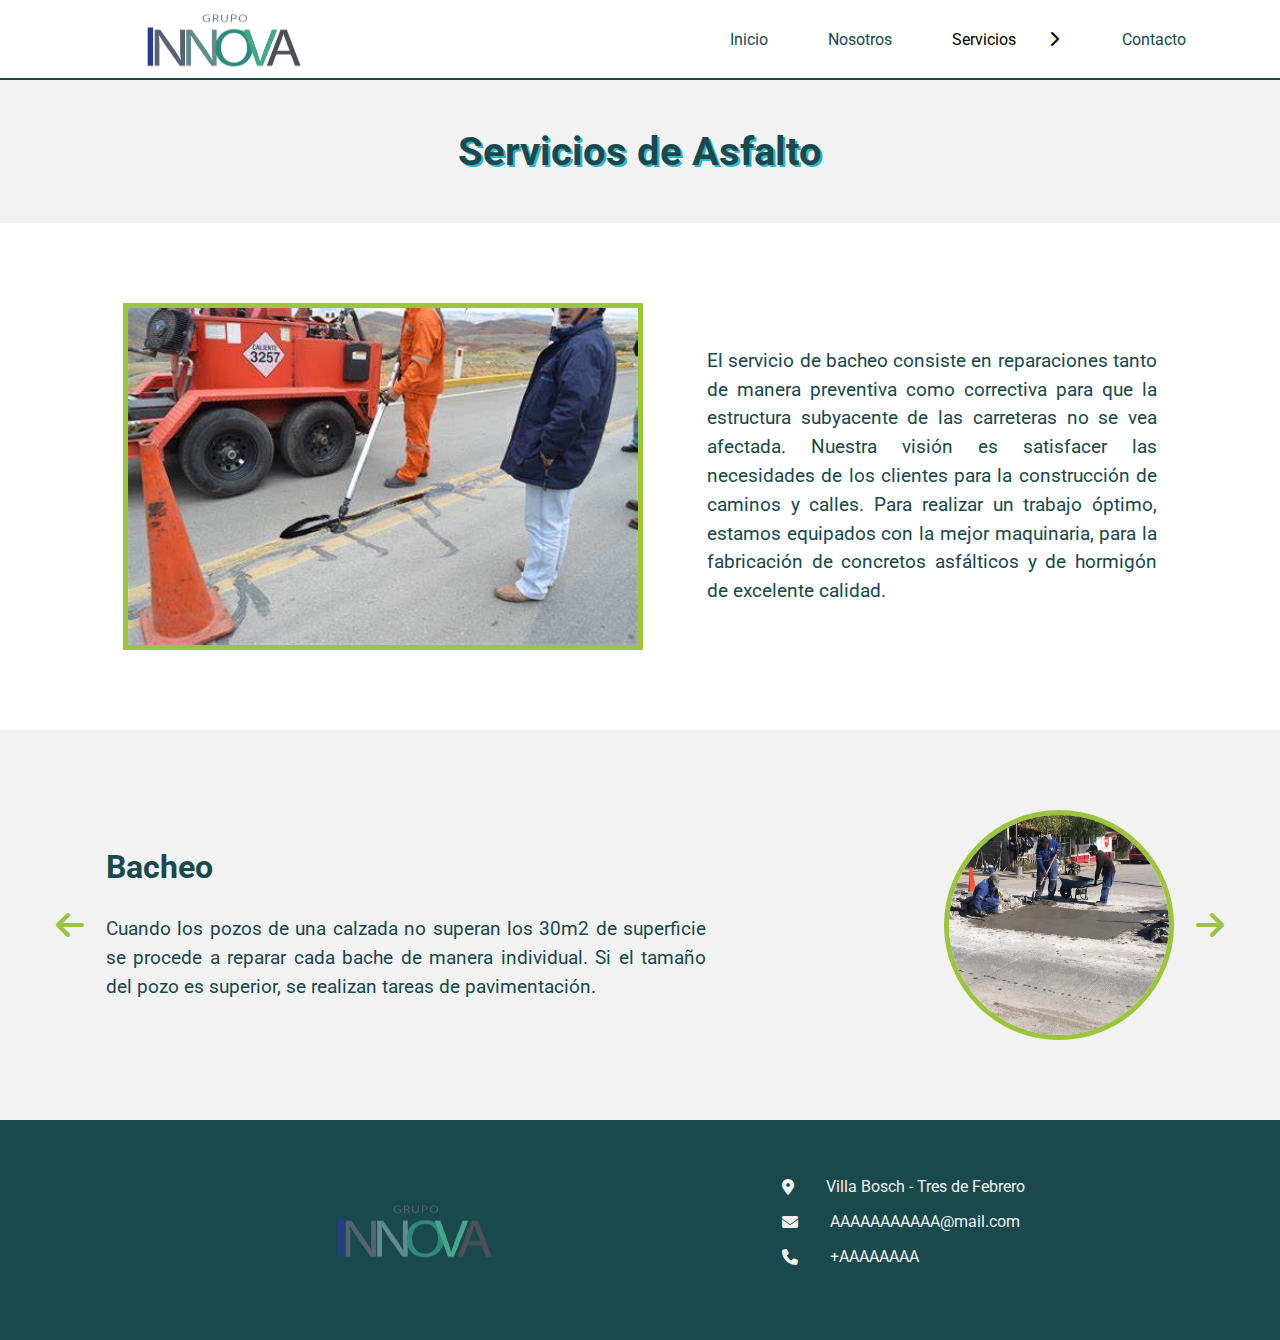
==== asfalto.html @ b841b463 "modifico imágenes" ====
<!DOCTYPE html>
<html lang="en">
<head>
	<meta charset="UTF-8">
	<meta http-equiv="X-UA-Compatible" content="IE=edge">
	<meta name="viewport" content="width=device-width, initial-scale=1.0">
	<title>Innova - Asfalto</title>

	<link href="./css/style.css" rel="stylesheet" type="text/css">
    <!-- Fontawesome -->
        <link
        rel="stylesheet"
        href="https://cdnjs.cloudflare.com/ajax/libs/font-awesome/6.1.1/css/all.min.css"
    />

</head>
<body>

	<nav class="menu">
		<section class="menu__container">
			<img src="./img/logo.png" alt="Logo" class="logo">

			<ul class="menu__links">
				<li class="menu__item"><a href="index.html#inicio" class="menu__link">Inicio</a></li>
				<li class="menu__item"><a href="index.html#about" class="menu__link">Nosotros</a></li>
				<li class="menu__item menu__item--show">
					<a class="menu__link">Servicios
						<i class="fa-solid fa-chevron-down menu__arrow"></i></a>
					<ul class="menu__nesting">
						<li class="menu__inside">
							<a href="espaciosverdes.html" class="menu__link menu__link--inside">Espacios Verdes</a></li>
						<li class="menu__inside">
							<a href="integrales.html" class="menu__link menu__link--inside">Servicios Integrales</a></li>
						<li class="menu__inside">
							<a href="asfalto.html" class="menu__link menu__link--inside">Asfalto</a></li>
					</ul>
				</li>
				<li class="menu__item"><a href="#contacto" class="menu__link">Contacto</a>
			</ul>

			<div class="menu__hamburguer">
				<i class="fa-solid fa-bars-staggered menu__img"></i>
			</div>
		</section>
	</nav>
	<h1 class="titulazo">Servicios de Asfalto</h1>

	<div class="container2">
		<img src="./img/asfaslto.jpg" alt="Mantenimiento">
		<p>
			El servicio de bacheo consiste en reparaciones tanto de
			manera preventiva como correctiva para que la estructura
			subyacente de las carreteras no se vea afectada.
			Nuestra visión es satisfacer las necesidades de los clientes para la
			construcción de caminos y calles.
			Para realizar un trabajo óptimo, estamos equipados con la mejor
			maquinaria, para la fabricación de concretos asfálticos y de hormigón
			de excelente calidad.
		</p>
	</div>

	<section class="slider">
		<div class="slider__container container">

			<i class="fa-solid fa-arrow-left slider__arrow" id="before"></i>

			<section class="slider__body slider__body--show" data-id="1">
				<div class="slider__texts">

					<h2 class="subtitle">Bacheo</h2>
					<p class="slider__review">
						Cuando los pozos de una calzada no superan los 30m2 de superficie
						se procede a reparar cada bache de manera individual. Si el tamaño
						del pozo es superior, se realizan tareas de pavimentación.
					</p>
	
				</div>
				<figure class="slider__picture">
					<img src="./img/bacheo.jpg" alt="" class="slider__img">	
				</figure>
			</section>

			<section class="slider__body" data-id="2">
				<div class="slider__texts">

					<h2 class="subtitle">Mantenimiento del pavimento</h2>
					<p class="slider__review">
						Se realizan tareas de mantenimiento del pavimento tales como limpieza
						del bache, sellado del bache, llenado del bache y poreo de la reparación.					
					</p>
	
				</div>
				<figure class="slider__picture">
					<img src="./img/mantenimientobache.jpg" alt="" class="slider__img">	
				</figure>
			</section>

			<section class="slider__body" data-id="3">
				<div class="slider__texts">

					<h2 class="subtitle">Carpeta asfáltica</h2>
					<p class="slider__review">
						Somos especialistas en suministro e instalación de mezcla asfáltica.
						Contamos con todos los equipos, reformas y mantenimiento.
						Realizamos todo tipo de obra civil, estructura para pavimentos.
					</p>
	
				</div>
				<figure class="slider__picture">
					<img src="./img/carpeta.jpg" alt="" class="slider__img">	
				</figure>
			</section>

			<section class="slider__body" data-id="4">
				<div class="slider__texts">

					<h2 class="subtitle">Sellado de juntas y grietas</h2>
					<p class="slider__review">
						Nos centramos en la calidad y el rendimiento a largo plazo y por lo
						tanto, fabriccamos productos que tienen una vida útil significativa
						como sellador de grietas a base de asfalto aplicado en caliente y sellador
						de junta aplicada en frío que han demostrado en estudios independientes
						para proporcionar la vida útil más larga disponible.
					</p>
	
				</div>
				<figure class="slider__picture">
					<img src="./img/sellado.jpg" alt="" class="slider__img">	
				</figure>
			</section>			

			<i class="fa-solid fa-arrow-right slider__arrow" id="next"></i>
		</div>
	</section>

	<footer id="contacto">
		
		<img src="./img/logo.png" alt="Logo" class="logo">

		<div class="contact_container">
			<div class="footer_container">
				<i class="fa-solid fa-location-dot"></i>
				<div>Villa Bosch - Tres de Febrero</div>
			</div>
			<div class="footer_container">
				<i class="fa-solid fa-envelope"></i>
				<div>AAAAAAAAAAA@mail.com</div>
			</div>
			<div class="footer_container">
				<i class="fa-solid fa-phone"></i>
				<div>+AAAAAAAA</div>
			</div>						
		</div>			

	</footer>

	<script src="./js/sliders.js"></script>
	<script src="./js/main.js"></script>

</body>
</html>
---- css/style.css ----
@import url('https://fonts.googleapis.com/css2?family=Roboto&display=swap');

:root {
	--color-primario: #9BC53B;
	--color-secundario: #ffff;
	--color-terciario: #19484D;
	--color-cuarto: #2AB8C6;
	--color-quinto: #f2f2f2;
}

html {
	scroll-behavior: smooth;
}

* {
	padding: 0;
	margin: 0;
	box-sizing: border-box;
	font-family: 'Roboto', sans-serif;
}

a {
	text-decoration: none;
}

a:link, a:visited {
	color: var(--color-terciario);
}

a:hover {
	color: var(--color-terciario);
}

h1 {
	font-size: 2.5rem;
	text-align: center;
	color: var(--color-terciario);
	text-shadow: 2px 2px var(--color-cuarto);
}

h2 {
	font-size: 2rem;
	color: var(--color-terciario);
}

button {
	border: none;
}

button:hover {
	transform: scale(1.02);
	transition: all 0.3s ease;
}

p {
	font-size: 1.2rem;
	color: var(--color-terciario);
	line-height: 1.5;
}

/* ******************************* */
/* HEADER */
/* ******************************* */

header {
	/* position: relative; */
	height: 60vh;
	background-color: rgba(0, 0, 0, 0.5);
	margin-top: 5rem;
	display: flex;
	flex-direction: column;
	align-items: center;
}

.titulos {
	position: absolute;
	padding: 10rem 0;
	display: flex;
	flex-direction: column;
	align-items: center;
}

.titulos h1 {
	font-size: 4rem;
	z-index: 1;
	color: var(--color-secundario);
	text-shadow: 2px 2px var(--color-terciario);
	text-decoration: underline;
	text-decoration-color: var(--color-primario);
}

.titulos h2 {
	z-index: 1;
	color: var(--color-secundario);
}

video {
	position: relative;
	overflow: hidden;
	width: 100vw;
	height: 100vh;
	object-fit: cover;
	left: 0;
	right: 0;
	top: 0;
	bottom: 0;
	z-index: -1;
}

@media screen and (max-width: 720px) {
	header h2 {
		padding: 1rem 0;
	}
}

/* ******************************* */
/* NAVBAR */
/* ******************************* */

.menu {
	background-color: var(--color-secundario);
	height: 5rem;
	border-bottom: 2px solid var(--color-terciario);
	position: fixed;
	width: 100%;
	top: 0;
	z-index: 1000;
}

.menu__container {
	display: flex;
	width: 90%;
	margin: 0 auto;
	max-width: 1200px;
	height: 100%;
	justify-content: space-between;
	align-items: center;
}

.logo {
	width: 160px;
	height: 60px;
	margin: 2rem 5rem;
}

.menu__links {
	height: 100%;
	transition: transform .5s;
	display: flex;
}

.menu__item {
	list-style: none;
	position: relative;
	height: 100%;
	--clip: polygon(0 0, 100% 0, 100% 0, 0 0);
	--transform: rotate(-90deg);
}

.menu__item:hover {
	--clip: polygon(0 0, 100% 0, 100% 100%, 0 100%);
	--transform: rotate(0);
}

.menu__link {
	text-decoration: none;
	padding: 0 30px;
	display: flex;
	height: 100%;
	align-items: center;
}

.menu__link:hover {
	background-color: var(--color-cuarto);
}

.menu__arrow {
	transform: var(--transform);
	transition: transform .3s;
	display: block;
	margin-left: 30px;
}

.menu__nesting {
	clip-path: var(--clip);
	transition: clip-path .3s;
	clip-path: var(--clip);
	position: absolute;
	right: 0;
	bottom: 0;
	width: max-content;
	transform: translateY(100%);
	background-color: var(--color-quinto);
}

.menu__link--inside {
	padding: 30px 100px 30px 20px;
}

.menu__link--inside:hover {
	background-color: var(--color-cuarto);
}

.menu__hamburguer {
	height: 100%;
	display: flex;
	align-items: center;
	padding: 0 15px;
	cursor: pointer;
	display: none;
	font-size: 2rem;
	color: var(--color-primario);
}

.menu__img {
	display: block;
	width: 36px;
}

@media screen and (max-width: 800px) {
	.menu__hamburguer {
		display: flex;
	}

	.menu__item {
		--clip: 0;
		overflow: hidden;
	}

	.menu__item--active {
		--transform: rotate(0);
		--background: var(--color-cuarto);
	}

	.menu__item--show {
		background-color: var(--background);
	}

	.menu__links {
		position: fixed;
		max-width: 250px;
		width: 100%;
		top: 5rem;
		right: 0;
		bottom: 0;
		background-color: var(--color-secundario);
		overflow-y: auto;
		display: grid;
		grid-auto-rows: max-content;
		transform: translateX(100%);
		border-left: 2px solid var(--color-terciario);
		color: var(--color-terciario);
	}

	.menu__links--show {
		transform: unset;
		width: 100%;
	}

	.menu__link {
		padding: 25px 0;
		padding-left: 30px;
		height: auto;
	}

	.menu__arrow {
		margin-left: auto;
		margin-right: 20px;
	}

	.menu__nesting {
		display: grid;
		position: unset;
		width: 100%;
		transform: translateY(0);
		height: 0;
		transition: height .3s;
	}

	.menu__link--inside {
		width: 90%;
		margin-left: auto;
		border-left: 1px solid var(--color-cuarto); 
	}
}

@media screen and (max-width: 450px) {
	.logo {
		width: 120px;
		height: 50px;
		margin: 2rem;
	}
}

/* ******************************* */
/* ABOUT */
/* ******************************* */

#about {
	position: relative;
	padding: 7rem;
	background-image: url(../img/fondo.png);
	background-size: cover;
}

.container2 img {
	border: 5px solid var(--color-primario);
	width: 520px;
}

.container2 {
	padding: 5rem;
	display: flex;
	align-items: center;
	justify-content: center;
	gap: 4rem;
	max-width: 1300px;
	margin: 0 auto;
}

.container2 p {
	text-align: justify;
	max-width: 450px;
}

@media screen and (max-width: 1250px) {
	.container2 {
		flex-direction: column;
		padding: 2rem 0;
	}

	#about {
		padding: 2rem;
	}
}

@media screen and (max-width: 700px) {
	.container2 img {
		width: 100%;
	}

	.container2 p {
		margin: 2rem;
	}
}

/* ******************************* */
/* SERVICES */
/* ******************************* */

#services {
	position: relative;
	padding: 5rem;
	background-color: var(--color-quinto);
}

.services_container {
	display: flex;
	align-items: center;
	justify-content: center;
	margin-top: 6rem;
	gap: 3rem;
}

.services_card {
	width: 350px;
	display: flex;
	flex-direction: column;
	justify-content: center;
	align-items: center;
}

.services_card h2 {
	color: var(--color-primario);
	margin-top: 2rem;
	text-align: center;
}

.services_card p {
	margin: 3rem 0;
	/* text-align: justify; */
	width: 250px;
}

.services_card img {
	width: 150px;
}

button {
	font-family: Verdana, Geneva, Tahoma, sans-serif;
	font-size: 1.3rem;
	width: 150px;
	height: 50px;
	background-color: var(--color-primario);
	color: var(--color-terciario);
	border-radius: 50px;
}

@media screen and (max-width: 1000px) {
	.services_container {
		flex-direction: column;
	}
}

/* ******************************* */
/* MANTENIMIENTO */
/* ******************************* */

.titulazo {
	padding: 3rem;
	background-color: var(--color-quinto);
	margin-top: 5rem;
}

/* ----------------- */

.container {
    max-width: 1200px;
    margin: 0 auto;
}

.slider {
    background-color: #f2f2f2;
    padding: 5rem 0;
}

.slider__container {
    display: grid;
    grid-template-columns: 50px 1fr 50px;
    align-items: center;
    gap: 1em;
}

.slider__body {
    grid-column: 2/3;
    grid-row: 1/2;
    opacity: 0;
    pointer-events: none;
    display: grid;
    background-color: #f2f2f2;
    grid-template-columns: 1fr max-content;
    align-items: center;
    transition: opacity 1.5s;
}

.slider__body--show {
    opacity: 1;
    pointer-events: unset;
}

.slider__img {
    width: 230px;
    height: 230px;
    border-radius: 50%;
    object-fit: cover;
    display: block;
    margin: 0 auto;
	border: 5px solid var(--color-primario);
}

.slider__texts {
    max-width: 600px;
}

.subtitle {
    font-size: 2rem;
    margin-bottom: 29px;
}

.slider__review {
	text-align: justify;
}

.slider__arrow {
    cursor: pointer;
    font-size: 2rem;
	color: var(--color-primario);
	margin: 0 1rem;
}

.slider__arrow:nth-of-type(2) {
    justify-self: end;
}

@media screen and (max-width: 1000px) {
    .slider__body {
        grid-template-columns: 1fr;
        grid-template-rows: max-content 1fr;
        gap: 1em;
    }
    
    .slider__picture {
        grid-row: 1/2;
    }

	.slider__texts {
		margin: 0 auto;
	}
}

@media screen and (max-width: 425px) {
    .slider__container {
        grid-template-columns: 15px 1fr 25px;
        grid-template-rows: max-content 1fr;
    }

    .subtitle {
        font-size: 1.8rem;
        margin-bottom: 15px;
		margin: 0 2rem;
    }

    .slider__review {
        font-size: 1rem;
        line-height: 1.6;
    }
}


/* ******************************* */
/* FOOTER */
/* ******************************* */

footer {
	background-color: var(--color-terciario);
	color: var(--color-quinto);
	display: flex;
	padding: 3rem;
	justify-content: space-evenly;
	align-items: center;
}

.footer_container {
	display: flex;
	align-items: center;
	gap: 2rem;
	margin-bottom: 1rem;
}

@media screen and (max-width: 1000px) {
	footer {
		flex-direction: column;
		gap: 3rem;
	}
}
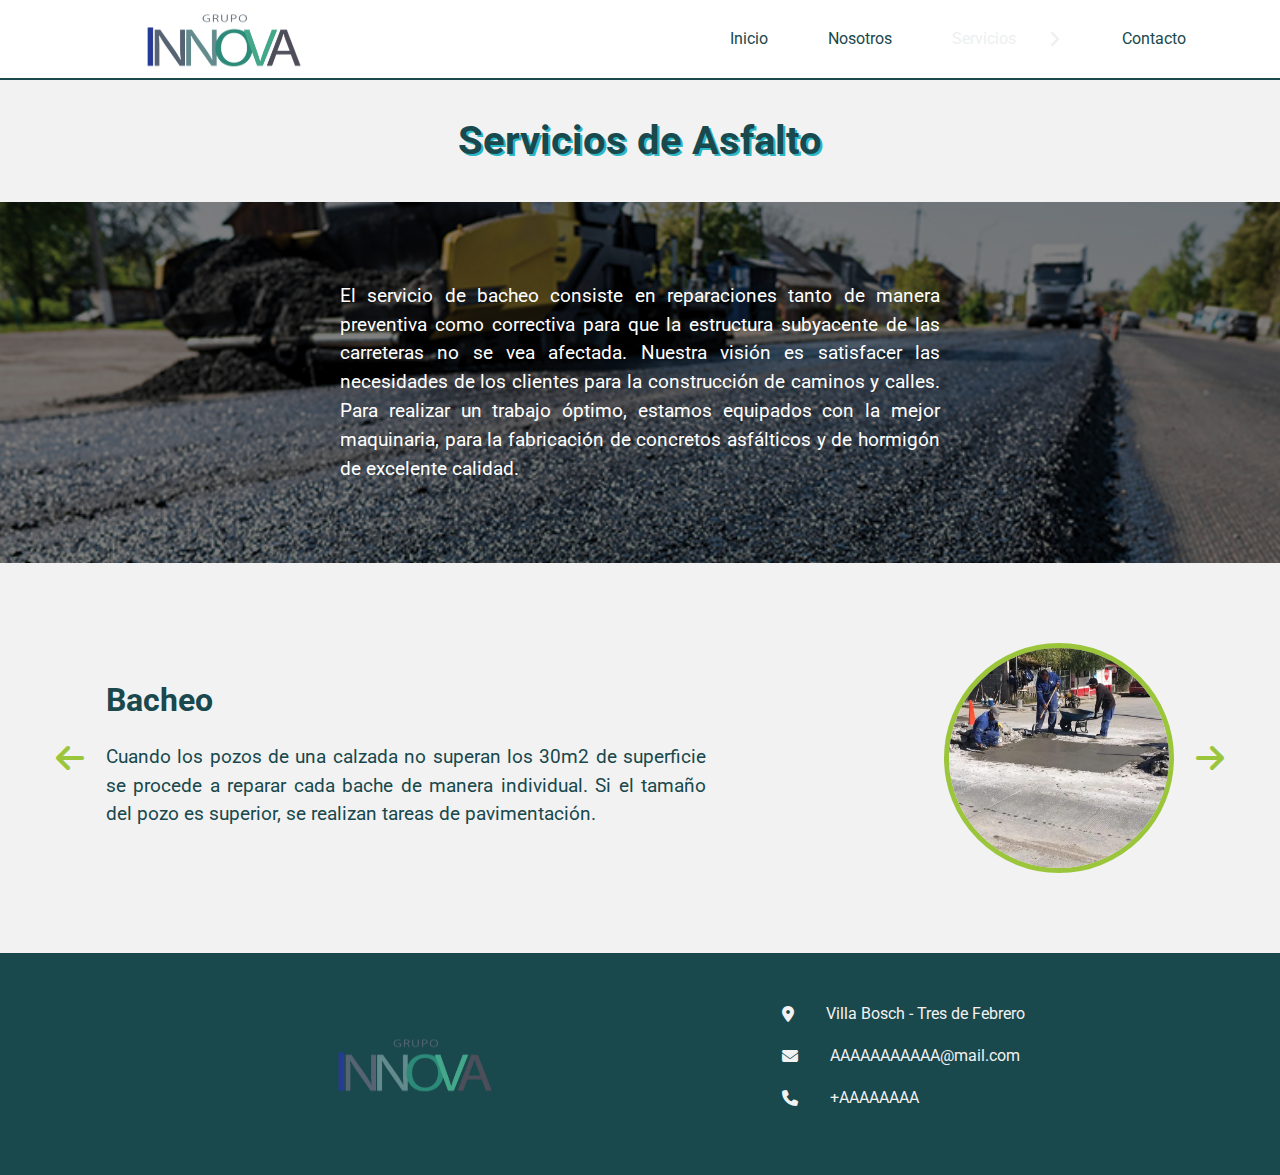
==== commit 279ca7cc: "guardo cambios" ====
--- a/asfalto.html
+++ b/asfalto.html
@@ -45,8 +45,8 @@
 	</nav>
 	<h1 class="titulazo">Servicios de Asfalto</h1>
 
-	<div class="container2">
-		<img src="./img/asfaslto.jpg" alt="Mantenimiento">
+	<div class="container2 fondo3">
+		<!-- <img src="./img/asfaslto.jpg" alt="Mantenimiento"> -->
 		<p>
 			El servicio de bacheo consiste en reparaciones tanto de
 			manera preventiva como correctiva para que la estructura
--- a/css/style.css
+++ b/css/style.css
@@ -97,7 +97,7 @@
 video {
 	position: relative;
 	overflow: hidden;
-	width: 100vw;
+	width: 100%;
 	height: 100vh;
 	object-fit: cover;
 	left: 0;
@@ -298,10 +298,12 @@
 
 #about {
 	position: relative;
-	padding: 7rem;
+	padding: 5rem;
 	background-image: url(../img/fondo.png);
 	background-size: cover;
 }
+
+/* ----------------- */
 
 .container2 img {
 	border: 5px solid var(--color-primario);
@@ -314,13 +316,33 @@
 	align-items: center;
 	justify-content: center;
 	gap: 4rem;
-	max-width: 1300px;
-	margin: 0 auto;
+	/* max-width: 1300px; */
+	/* margin: 0 auto; */
 }
 
 .container2 p {
 	text-align: justify;
-	max-width: 450px;
+	max-width: 600px;
+	color: var(--color-secundario);
+}
+
+.main p {
+	color: var(--color-terciario);
+}
+
+.fondo1 {
+	background-image: linear-gradient(rgba(0, 0, 0, 0.5), rgba(0, 0, 0, 0.5)), url(../img/arboles.png);
+	background-size: cover;
+}
+
+.fondo2 {
+	background-image: linear-gradient(rgba(0, 0, 0, 0.5), rgba(0, 0, 0, 0.5)), url(../img/ladrillos.jpg);
+	background-size: cover;
+}
+
+.fondo3 {
+	background-image: linear-gradient(rgba(0, 0, 0, 0.5), rgba(0, 0, 0, 0.5)), url(../img/calle.jpg);
+	background-size: cover;
 }
 
 @media screen and (max-width: 1250px) {
@@ -517,6 +539,104 @@
 }
 
 
+/* ----------------- */
+
+* {
+	box-sizing: border-box;
+	}
+	body {
+		font-family: "Open Sans";
+		background: #2c3e50;
+		color: #ecf0f1;
+		line-height: 1.618em;
+	}
+	
+	.wrapper {
+		max-width: 50rem;
+		width: 100%;
+		margin: 0 auto;
+	}
+	
+	.tabs {
+		position: relative;
+		margin: 3rem 0;
+		background: #1abc9c;
+		height: 14.75rem;
+	}
+	
+	.tabs::before,
+	.tabs::after {
+		content: "";
+		display: table;
+	}
+	
+	.tabs::after {
+		clear: both;
+	}
+	
+	.tab {
+		float: left;
+	}
+	
+	.tab-switch {
+		display: none;
+	}
+	.tab-label {
+		position: relative;
+		display: block;
+		line-height: 2.75em;
+		height: 3em;
+		padding: 0 1.618em;
+		background: #1abc9c;
+		border-right: 0.125rem solid #16a085;
+		color: #fff;
+		cursor: pointer;
+		top: 0;
+		transition: all 0.25s;
+	}
+	
+	.tab-label:hover {
+		top: -0.25rem;
+		transition: top 0.25s;
+	}
+	
+	.tab-content {
+		display: flex;
+		height: 20rem;
+		position: absolute;
+		z-index: 1;
+		top: 2.75em;
+		left: 0;
+		padding: 1.618rem;
+		background: #fff;
+		color: #2c3e50;
+		border-bottom: 0.25rem solid #bdc3c7;
+		opacity: 0;
+		transition: all 0.35s;
+	}
+	
+	.tab-content img {
+		width: 200px;
+		height: 200px;
+		border-radius: 50%;
+	}
+	
+	.tab-switch:checked + .tab-label {
+		background: #fff;
+		color: #2c3e50;
+		border-bottom: 0;
+		border-right: 0.125rem solid #fff;
+		transition: all 0.35s;
+		z-index: 1;
+		top: -0.0625rem;
+	}
+	.tab-switch:checked + label + .tab-content {
+		z-index: 2;
+		opacity: 1;
+		transition: all 0.35s;
+	}
+
+
 /* ******************************* */
 /* FOOTER */
 /* ******************************* */
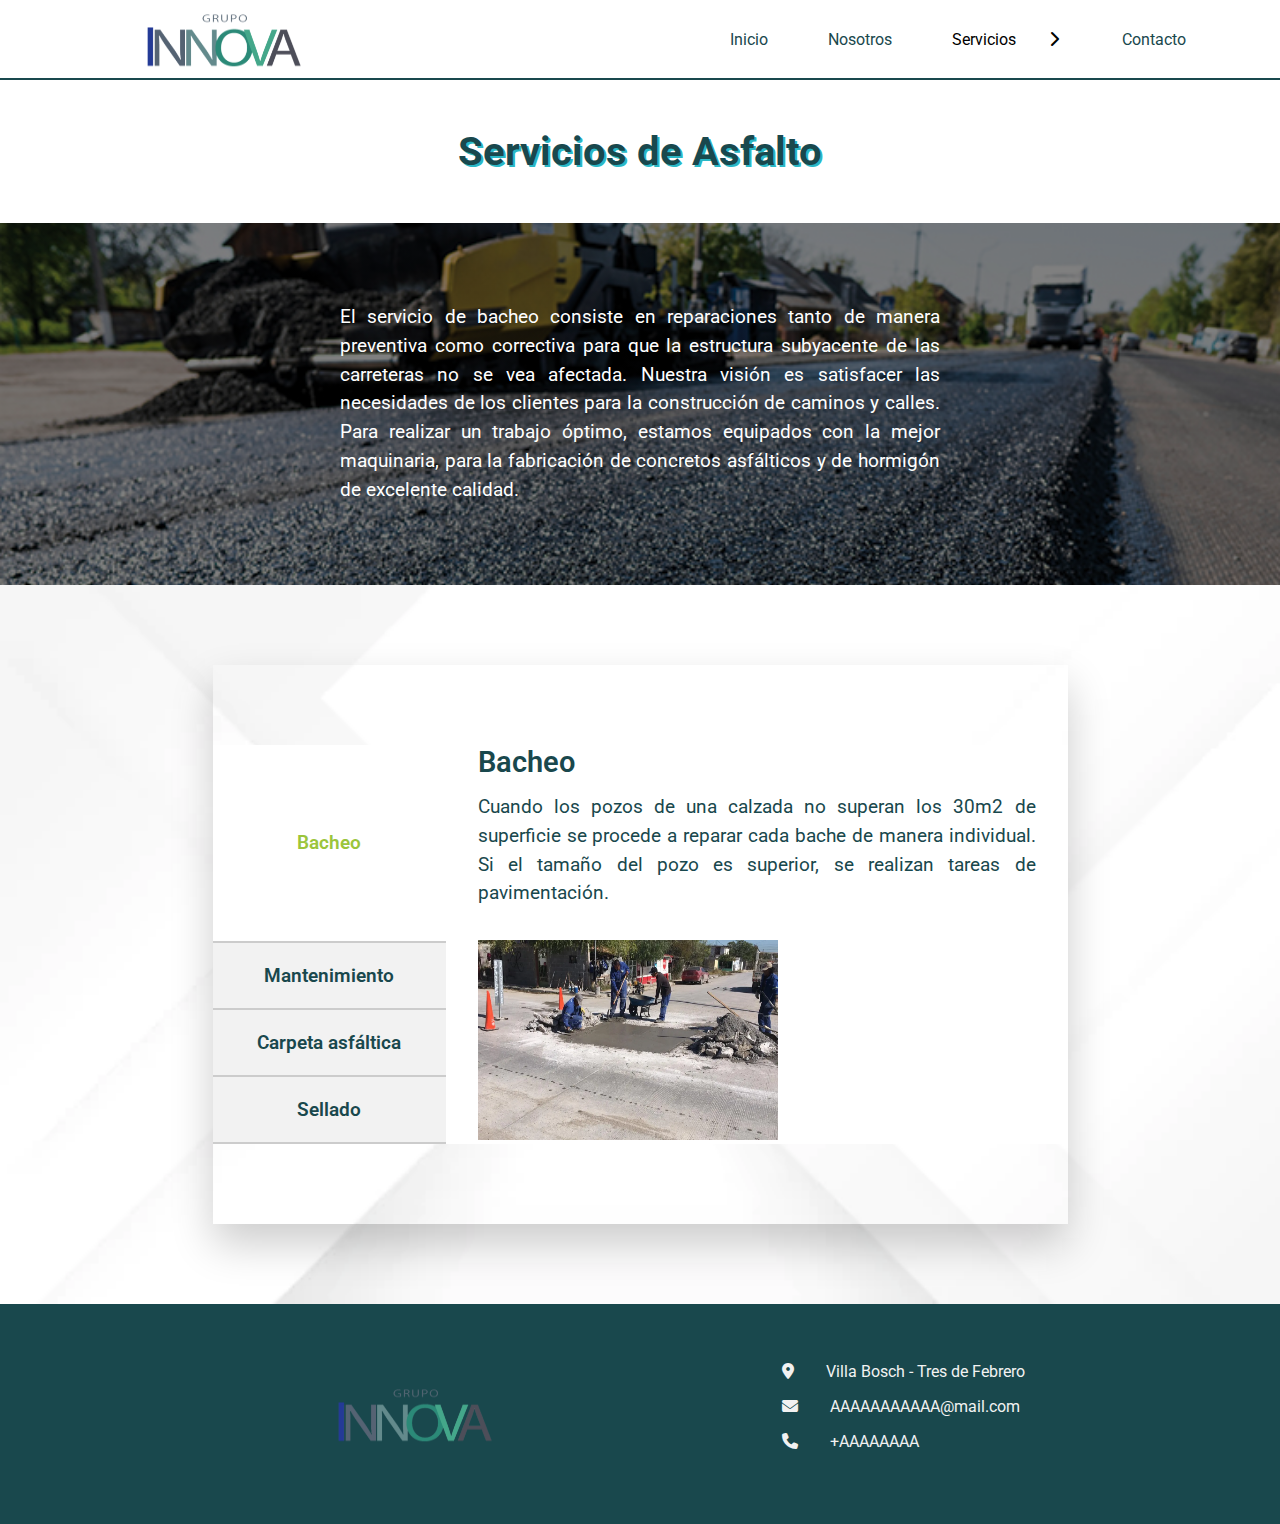
==== commit 7e930218: "cambio tabs" ====
--- a/asfalto.html
+++ b/asfalto.html
@@ -46,7 +46,6 @@
 	<h1 class="titulazo">Servicios de Asfalto</h1>
 
 	<div class="container2 fondo3">
-		<!-- <img src="./img/asfaslto.jpg" alt="Mantenimiento"> -->
 		<p>
 			El servicio de bacheo consiste en reparaciones tanto de
 			manera preventiva como correctiva para que la estructura
@@ -59,7 +58,7 @@
 		</p>
 	</div>
 
-	<section class="slider">
+	<!-- <section class="slider">
 		<div class="slider__container container">
 
 			<i class="fa-solid fa-arrow-left slider__arrow" id="before"></i>
@@ -131,6 +130,58 @@
 
 			<i class="fa-solid fa-arrow-right slider__arrow" id="next"></i>
 		</div>
+	</section> -->
+
+	<section class="tareas">
+		<div class="container">
+			
+			<div class="tabs">
+				<h3 class="active">Bacheo</h3>
+				<h3>Mantenimiento</h3>
+				<h3>Carpeta asfáltica</h3>
+				<h3>Sellado</h3>
+			</div>
+			<div class="tab-content">
+				<div class="active">
+					<h4>Bacheo</h4>
+					<p>
+						Cuando los pozos de una calzada no superan los 30m2 de superficie
+						se procede a reparar cada bache de manera individual. Si el tamaño
+						del pozo es superior, se realizan tareas de pavimentación.
+					</p>
+					<img src="./img/bacheo.jpg" alt="" class="imagen">	
+				</div>
+				<div>
+					<h4>Mantenimiento del pavimento</h4>
+					<p>
+						Se realizan tareas de mantenimiento del pavimento tales como limpieza
+						del bache, sellado del bache, llenado del bache y poreo de la reparación.					
+					</p>
+					<img src="./img/mantenimientobache.jpg" alt="" class="imagen">	
+				</div>
+				<div>
+					<h4>Carpeta asfáltica</h4>
+					<p>
+						Somos especialistas en suministro e instalación de mezcla asfáltica.
+						Contamos con todos los equipos, reformas y mantenimiento.
+						Realizamos todo tipo de obra civil, estructura para pavimentos.
+					</p>					
+					<img src="./img/carpeta.jpg" alt="" class="imagen">	
+				</div>
+				<div>
+					<h4>Sellado de juntas y grietas</h4>
+					<p>
+						Nos centramos en la calidad y el rendimiento a largo plazo y por lo
+						tanto, fabriccamos productos que tienen una vida útil significativa
+						como sellador de grietas a base de asfalto aplicado en caliente y sellador
+						de junta aplicada en frío que han demostrado en estudios independientes
+						para proporcionar la vida útil más larga disponible.
+					</p>
+					<img src="./img/sellado.jpg" alt="" class="imagen">	
+				</div>
+	
+			</div>
+		</div>
 	</section>
 
 	<footer id="contacto">
--- a/css/style.css
+++ b/css/style.css
@@ -430,211 +430,100 @@
 
 .titulazo {
 	padding: 3rem;
+	background-color: var(--color-secundario);
+	margin-top: 5rem;
+}
+
+/* ----------------- */
+
+.tareas {
+	display: flex;
+	justify-content: center;
+	padding: 5rem;
+	background-image: url(../img/fondo.png);
+	background-size: cover;
+}
+
+.container {
+	padding: 5rem 0;
+	width: 95vmin;
+	/* min-width: 30em; */
+	/* height: 30em; */
+	/* margin: 0 auto; */
+	display: grid;
+	grid-template-columns: 3fr 8fr;
+	box-shadow: 0 20px 40px rgba(0, 0, 0, 0.2);
+}
+  
+.tabs {
+	display: flex;
+	flex-direction: column;
+	justify-content: space-around;
 	background-color: var(--color-quinto);
-	margin-top: 5rem;
-}
-
-/* ----------------- */
-
-.container {
-    max-width: 1200px;
-    margin: 0 auto;
-}
-
-.slider {
-    background-color: #f2f2f2;
-    padding: 5rem 0;
-}
-
-.slider__container {
-    display: grid;
-    grid-template-columns: 50px 1fr 50px;
-    align-items: center;
-    gap: 1em;
-}
-
-.slider__body {
-    grid-column: 2/3;
-    grid-row: 1/2;
-    opacity: 0;
-    pointer-events: none;
-    display: grid;
-    background-color: #f2f2f2;
-    grid-template-columns: 1fr max-content;
-    align-items: center;
-    transition: opacity 1.5s;
-}
-
-.slider__body--show {
-    opacity: 1;
-    pointer-events: unset;
-}
-
-.slider__img {
-    width: 230px;
-    height: 230px;
-    border-radius: 50%;
-    object-fit: cover;
-    display: block;
-    margin: 0 auto;
-	border: 5px solid var(--color-primario);
-}
-
-.slider__texts {
-    max-width: 600px;
-}
-
-.subtitle {
-    font-size: 2rem;
-    margin-bottom: 29px;
-}
-
-.slider__review {
+}
+  
+h3 {
+	height: 33.33%;
+	display: grid;
+	place-content: center;
+	font-weight: 600;
+	cursor: pointer;
+	color: var(--color-terciario);
+	border-bottom: 2px solid #ccc;
+}
+  
+.tab-content {
+	background-color: var(--color-secundario);
+	padding: 0 2rem;
+}
+  
+.tab-content h4 {
+	font-size: 1.8em;
+	margin-bottom: 0.5em;
+	font-weight: 600;
+	color: var(--color-terciario);
+}
+  
+.tab-content p {
 	text-align: justify;
-}
-
-.slider__arrow {
-    cursor: pointer;
-    font-size: 2rem;
+	margin-bottom: 2rem;
+}
+  
+.tab-content div {
+	display: none;
+}
+  
+.tab-content .active {
+	display: block;
+}
+  
+.tabs .active {
+	height: 100%;
+	background-color: var(--color-secundario);
 	color: var(--color-primario);
-	margin: 0 1rem;
-}
-
-.slider__arrow:nth-of-type(2) {
-    justify-self: end;
-}
-
-@media screen and (max-width: 1000px) {
-    .slider__body {
-        grid-template-columns: 1fr;
-        grid-template-rows: max-content 1fr;
-        gap: 1em;
-    }
-    
-    .slider__picture {
-        grid-row: 1/2;
-    }
-
-	.slider__texts {
-		margin: 0 auto;
-	}
-}
-
-@media screen and (max-width: 425px) {
-    .slider__container {
-        grid-template-columns: 15px 1fr 25px;
-        grid-template-rows: max-content 1fr;
-    }
-
-    .subtitle {
-        font-size: 1.8rem;
-        margin-bottom: 15px;
-		margin: 0 2rem;
-    }
-
-    .slider__review {
-        font-size: 1rem;
-        line-height: 1.6;
-    }
-}
-
-
-/* ----------------- */
-
-* {
-	box-sizing: border-box;
-	}
-	body {
-		font-family: "Open Sans";
-		background: #2c3e50;
-		color: #ecf0f1;
-		line-height: 1.618em;
-	}
-	
-	.wrapper {
-		max-width: 50rem;
-		width: 100%;
-		margin: 0 auto;
-	}
-	
-	.tabs {
-		position: relative;
-		margin: 3rem 0;
-		background: #1abc9c;
-		height: 14.75rem;
-	}
-	
-	.tabs::before,
-	.tabs::after {
-		content: "";
-		display: table;
-	}
-	
-	.tabs::after {
-		clear: both;
-	}
-	
-	.tab {
-		float: left;
-	}
-	
-	.tab-switch {
-		display: none;
-	}
-	.tab-label {
-		position: relative;
-		display: block;
-		line-height: 2.75em;
-		height: 3em;
-		padding: 0 1.618em;
-		background: #1abc9c;
-		border-right: 0.125rem solid #16a085;
-		color: #fff;
-		cursor: pointer;
-		top: 0;
-		transition: all 0.25s;
-	}
-	
-	.tab-label:hover {
-		top: -0.25rem;
-		transition: top 0.25s;
-	}
-	
+}
+  
+.imagen {
+	width: 300px;
+	height: 200px;
+	/* margin: 0 10rem; */
+}
+  
+@media screen and (max-width: 500px) {
+	.container {
+	  font-size: 14px;
+	  min-width: 90vmin;
+	  /* height: 70vh; */
+	}
+  
 	.tab-content {
-		display: flex;
-		height: 20rem;
-		position: absolute;
-		z-index: 1;
-		top: 2.75em;
-		left: 0;
-		padding: 1.618rem;
-		background: #fff;
-		color: #2c3e50;
-		border-bottom: 0.25rem solid #bdc3c7;
-		opacity: 0;
-		transition: all 0.35s;
-	}
-	
-	.tab-content img {
-		width: 200px;
-		height: 200px;
-		border-radius: 50%;
-	}
-	
-	.tab-switch:checked + .tab-label {
-		background: #fff;
-		color: #2c3e50;
-		border-bottom: 0;
-		border-right: 0.125rem solid #fff;
-		transition: all 0.35s;
-		z-index: 1;
-		top: -0.0625rem;
-	}
-	.tab-switch:checked + label + .tab-content {
-		z-index: 2;
-		opacity: 1;
-		transition: all 0.35s;
-	}
+	  padding: 1em 1.2em;
+	}
+  
+	.imagen {
+	  width: 200px;
+	}
+}
 
 
 /* ******************************* */
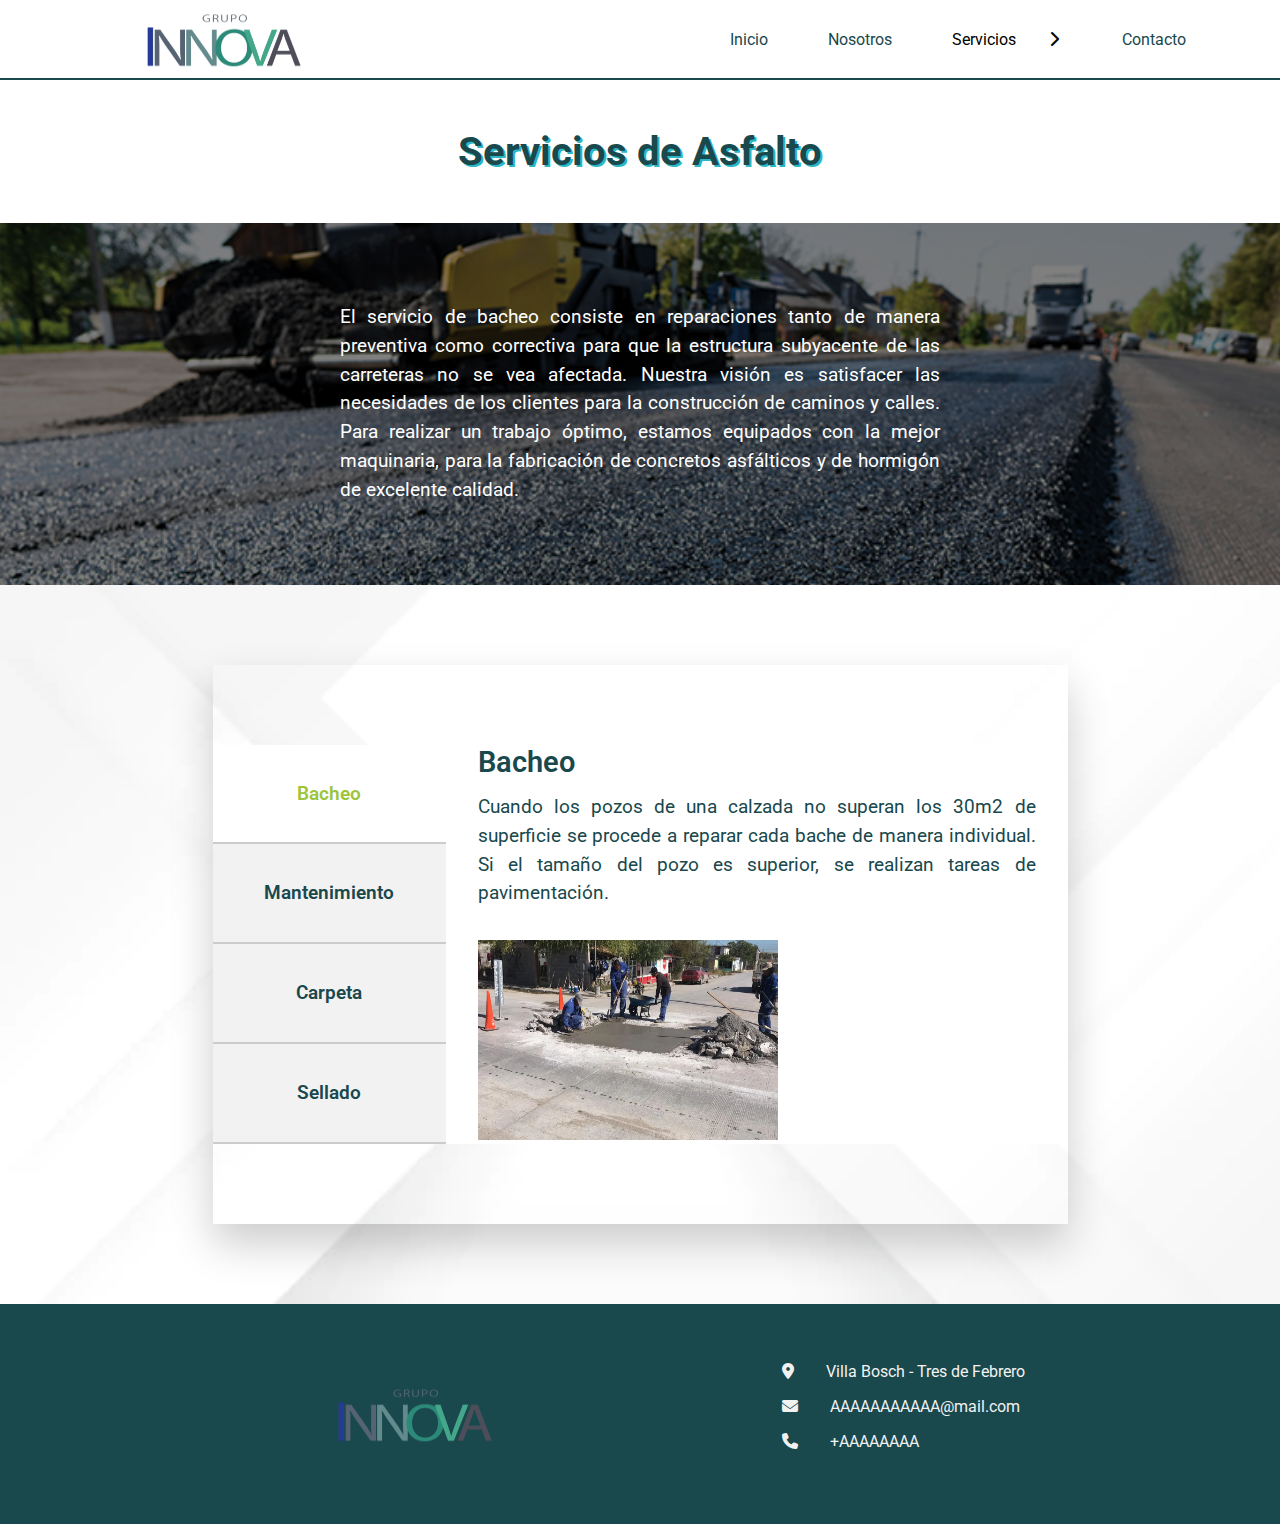
==== commit c62ee15c: "arreglo tabs" ====
--- a/asfalto.html
+++ b/asfalto.html
@@ -138,7 +138,7 @@
 			<div class="tabs">
 				<h3 class="active">Bacheo</h3>
 				<h3>Mantenimiento</h3>
-				<h3>Carpeta asfáltica</h3>
+				<h3>Carpeta</h3>
 				<h3>Sellado</h3>
 			</div>
 			<div class="tab-content">
--- a/css/style.css
+++ b/css/style.css
@@ -110,6 +110,10 @@
 @media screen and (max-width: 720px) {
 	header h2 {
 		padding: 1rem 0;
+	}
+
+	.titulos {
+		padding: 5rem 0;
 	}
 }
 
@@ -498,7 +502,7 @@
 }
   
 .tabs .active {
-	height: 100%;
+	/* height: 100%; */
 	background-color: var(--color-secundario);
 	color: var(--color-primario);
 }
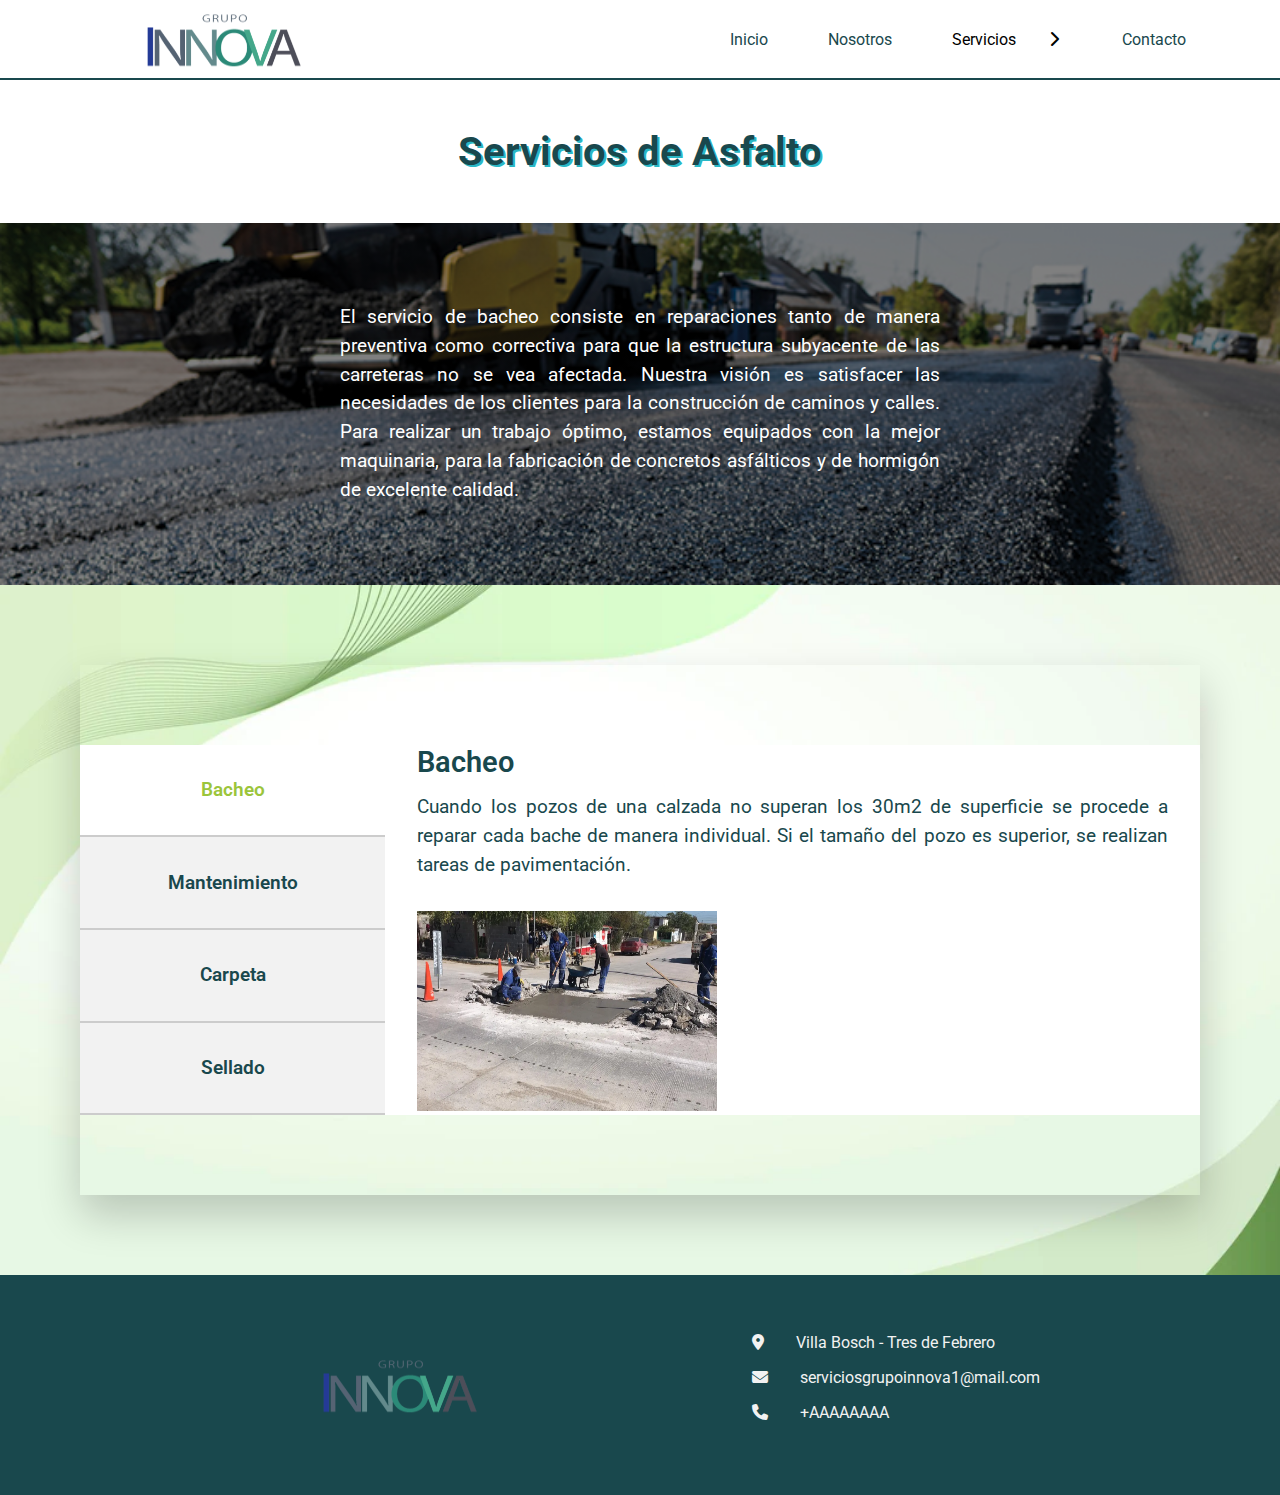
==== commit b47bc5ec: "cambio fondo" ====
--- a/asfalto.html
+++ b/asfalto.html
@@ -57,80 +57,6 @@
 			de excelente calidad.
 		</p>
 	</div>
-
-	<!-- <section class="slider">
-		<div class="slider__container container">
-
-			<i class="fa-solid fa-arrow-left slider__arrow" id="before"></i>
-
-			<section class="slider__body slider__body--show" data-id="1">
-				<div class="slider__texts">
-
-					<h2 class="subtitle">Bacheo</h2>
-					<p class="slider__review">
-						Cuando los pozos de una calzada no superan los 30m2 de superficie
-						se procede a reparar cada bache de manera individual. Si el tamaño
-						del pozo es superior, se realizan tareas de pavimentación.
-					</p>
-	
-				</div>
-				<figure class="slider__picture">
-					<img src="./img/bacheo.jpg" alt="" class="slider__img">	
-				</figure>
-			</section>
-
-			<section class="slider__body" data-id="2">
-				<div class="slider__texts">
-
-					<h2 class="subtitle">Mantenimiento del pavimento</h2>
-					<p class="slider__review">
-						Se realizan tareas de mantenimiento del pavimento tales como limpieza
-						del bache, sellado del bache, llenado del bache y poreo de la reparación.					
-					</p>
-	
-				</div>
-				<figure class="slider__picture">
-					<img src="./img/mantenimientobache.jpg" alt="" class="slider__img">	
-				</figure>
-			</section>
-
-			<section class="slider__body" data-id="3">
-				<div class="slider__texts">
-
-					<h2 class="subtitle">Carpeta asfáltica</h2>
-					<p class="slider__review">
-						Somos especialistas en suministro e instalación de mezcla asfáltica.
-						Contamos con todos los equipos, reformas y mantenimiento.
-						Realizamos todo tipo de obra civil, estructura para pavimentos.
-					</p>
-	
-				</div>
-				<figure class="slider__picture">
-					<img src="./img/carpeta.jpg" alt="" class="slider__img">	
-				</figure>
-			</section>
-
-			<section class="slider__body" data-id="4">
-				<div class="slider__texts">
-
-					<h2 class="subtitle">Sellado de juntas y grietas</h2>
-					<p class="slider__review">
-						Nos centramos en la calidad y el rendimiento a largo plazo y por lo
-						tanto, fabriccamos productos que tienen una vida útil significativa
-						como sellador de grietas a base de asfalto aplicado en caliente y sellador
-						de junta aplicada en frío que han demostrado en estudios independientes
-						para proporcionar la vida útil más larga disponible.
-					</p>
-	
-				</div>
-				<figure class="slider__picture">
-					<img src="./img/sellado.jpg" alt="" class="slider__img">	
-				</figure>
-			</section>			
-
-			<i class="fa-solid fa-arrow-right slider__arrow" id="next"></i>
-		</div>
-	</section> -->
 
 	<section class="tareas">
 		<div class="container">
@@ -195,7 +121,7 @@
 			</div>
 			<div class="footer_container">
 				<i class="fa-solid fa-envelope"></i>
-				<div>AAAAAAAAAAA@mail.com</div>
+				<div>serviciosgrupoinnova1@mail.com</div>
 			</div>
 			<div class="footer_container">
 				<i class="fa-solid fa-phone"></i>
--- a/css/style.css
+++ b/css/style.css
@@ -303,7 +303,7 @@
 #about {
 	position: relative;
 	padding: 5rem;
-	background-image: url(../img/fondo.png);
+	background-image: url(../img/fondo.jpg);
 	background-size: cover;
 }
 
@@ -450,7 +450,7 @@
 
 .container {
 	padding: 5rem 0;
-	width: 95vmin;
+	max-width: 1300px;
 	/* min-width: 30em; */
 	/* height: 30em; */
 	/* margin: 0 auto; */
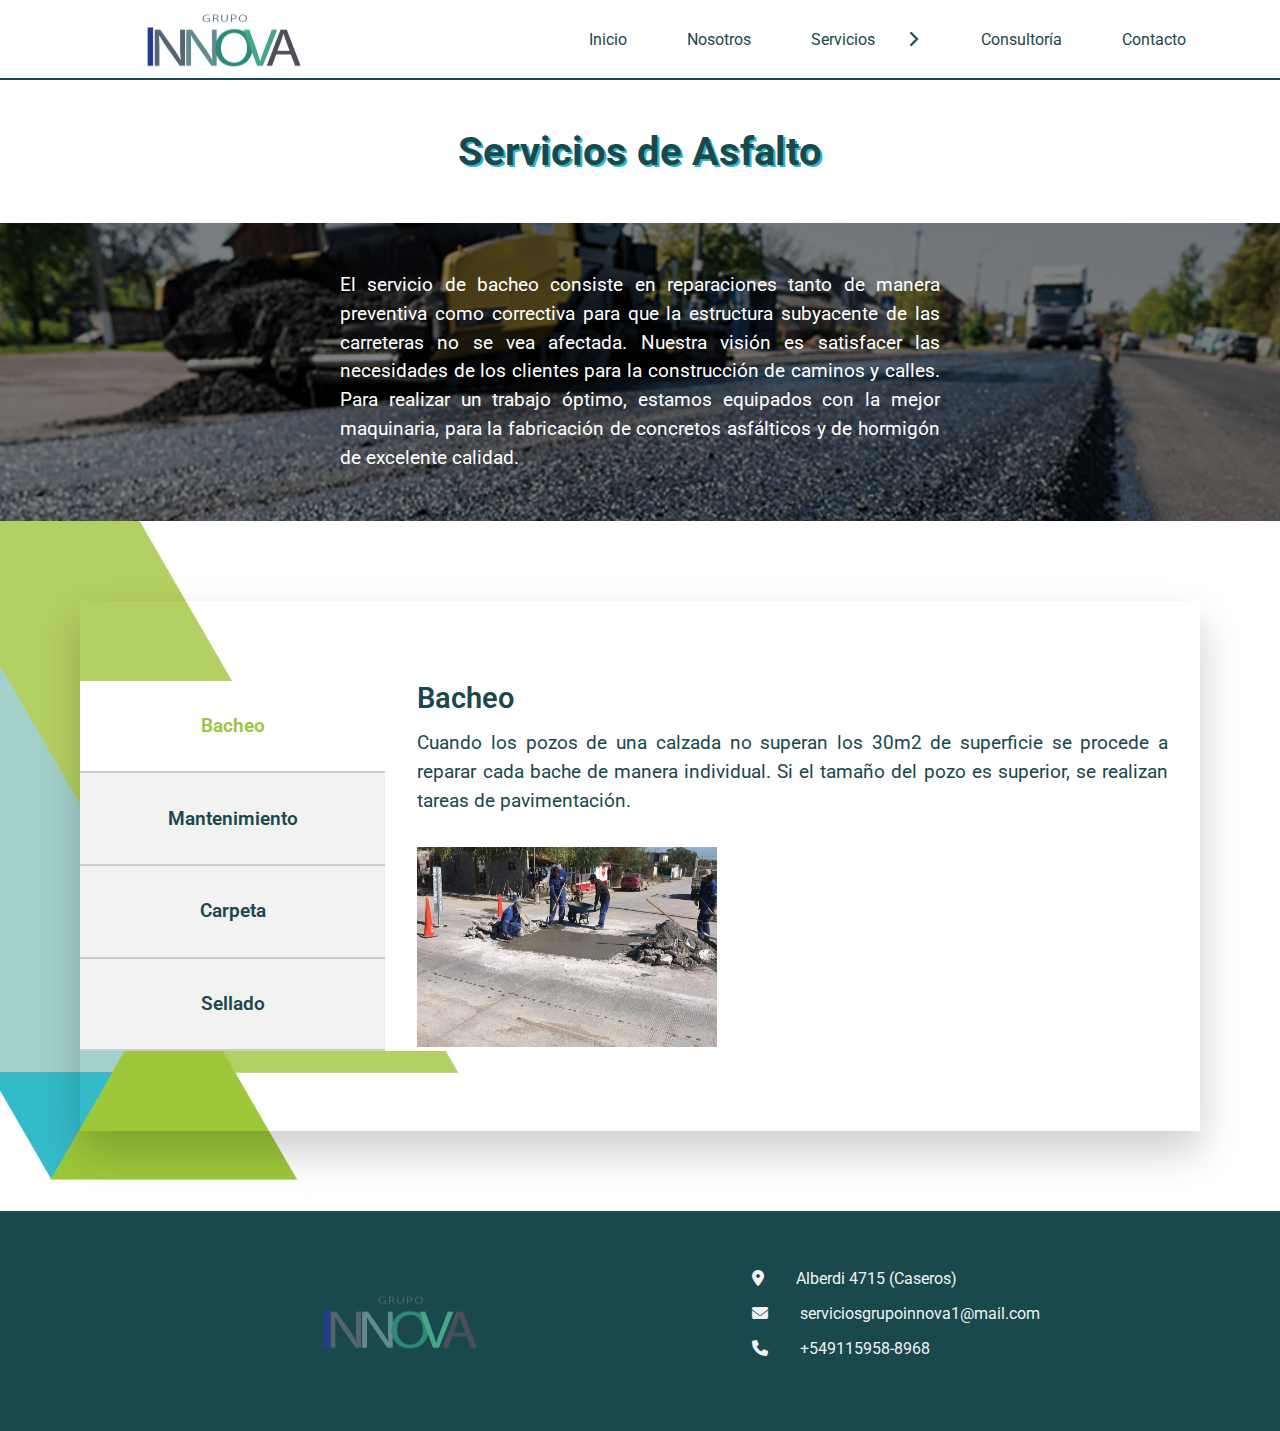
==== commit e685d6b9: "agrego consultorìa" ====
--- a/asfalto.html
+++ b/asfalto.html
@@ -35,6 +35,7 @@
 							<a href="asfalto.html" class="menu__link menu__link--inside">Asfalto</a></li>
 					</ul>
 				</li>
+				<li class="menu__item"><a href="consultoria.html" class="menu__link">Consultoría</a></li>
 				<li class="menu__item"><a href="#contacto" class="menu__link">Contacto</a>
 			</ul>
 
@@ -117,7 +118,7 @@
 		<div class="contact_container">
 			<div class="footer_container">
 				<i class="fa-solid fa-location-dot"></i>
-				<div>Villa Bosch - Tres de Febrero</div>
+				<div>Alberdi 4715 (Caseros)</div>
 			</div>
 			<div class="footer_container">
 				<i class="fa-solid fa-envelope"></i>
@@ -125,7 +126,7 @@
 			</div>
 			<div class="footer_container">
 				<i class="fa-solid fa-phone"></i>
-				<div>+AAAAAAAA</div>
+				<div>+549115958-8968</div>
 			</div>						
 		</div>			
 
--- a/css/style.css
+++ b/css/style.css
@@ -65,7 +65,7 @@
 header {
 	/* position: relative; */
 	height: 60vh;
-	background-color: rgba(0, 0, 0, 0.5);
+	background-color: rgba(0, 0, 0, 0.3);
 	margin-top: 5rem;
 	display: flex;
 	flex-direction: column;
@@ -172,6 +172,7 @@
 	display: flex;
 	height: 100%;
 	align-items: center;
+	color: var(--color-terciario);
 }
 
 .menu__link:hover {
@@ -183,6 +184,7 @@
 	transition: transform .3s;
 	display: block;
 	margin-left: 30px;
+	color: var(--color-terciario);
 }
 
 .menu__nesting {
@@ -302,7 +304,7 @@
 
 #about {
 	position: relative;
-	padding: 5rem;
+	padding: 3rem 5rem 1rem 5rem;
 	background-image: url(../img/fondo.jpg);
 	background-size: cover;
 }
@@ -315,7 +317,7 @@
 }
 
 .container2 {
-	padding: 5rem;
+	padding: 3rem 10rem;
 	display: flex;
 	align-items: center;
 	justify-content: center;
@@ -346,6 +348,11 @@
 
 .fondo3 {
 	background-image: linear-gradient(rgba(0, 0, 0, 0.5), rgba(0, 0, 0, 0.5)), url(../img/calle.jpg);
+	background-size: cover;
+}
+
+.fondo4 {
+	background-image: linear-gradient(rgba(0, 0, 0, 0.5), rgba(0, 0, 0, 0.5)), url(../img/arquitectura.jpg);
 	background-size: cover;
 }
 
@@ -444,7 +451,7 @@
 	display: flex;
 	justify-content: center;
 	padding: 5rem;
-	background-image: url(../img/fondo.png);
+	background-image: url(../img/fondo.jpg);
 	background-size: cover;
 }
 
@@ -555,4 +562,128 @@
 		flex-direction: column;
 		gap: 3rem;
 	}
+}
+
+/* ******************************* */
+/* SLIDER */
+/* ******************************* */
+
+.slider-container {
+	margin: 5rem auto;
+	width: 900px;
+	height: 550px;
+	position: relative;
+	overflow: hidden;
+	text-align: center;
+	border: 2px solid var(--color-primario);
+	box-shadow: 0 20px 40px rgba(0, 0, 0, 0.2);
+}
+
+.dots {
+	position: absolute;
+	left: 0;
+	z-index: 900;
+	width: 100%;
+	bottom: 0;
+}
+
+.dots label {
+	cursor: pointer;
+	display: inline-block;
+	width: 16px;
+	height: 16px;
+	background: var(--color-secundario);
+	border: 2px solid var(--color-primario);
+	border-radius: 50px;
+	margin: 0 0.2em 1em;
+}
+
+.dots label:hover,
+.dots label:focus {
+	background: var(--color-terciario);
+}
+
+.slide {
+	width: 100%;
+	height: 100%;
+	position: absolute;
+	top: 0;
+	left: 100%;
+	z-index: 10;
+	padding: 8em 1em 0;
+	/* background-size: cover; */
+	/* background-position: 50% 50%; */
+	transition: left 0s 0.75s;
+}
+
+[id^="slide"]:checked + .slide {
+	left: 0;
+	z-index: 100;
+	transition: left 0.65s ease-out;
+}
+
+.slide-1 {
+	background-image: url("../img/img1.jpg");
+}
+
+.slide-2 {
+	background-image: url("../img/img2.jpg");
+}
+
+.slide-3 {
+	background-image: url("../img/img3.jpg");
+}
+
+.slide-4 {
+	background-image: url("../img/img4.jpg");
+}
+
+.slide-5 {
+	background-image: url("../img/img5.jpg");
+}
+
+@media screen and (max-width: 700px) {
+	.slider-container {
+		width: 300px;
+		height: 250px;
+	}
+
+	.slide {
+		background-size: cover;
+		background-position: 50% 50%;
+	}
+}
+
+/* ******************************* */
+/* CONSULTORÍA */
+/* ******************************* */
+
+.consultoria {
+	display: flex;
+	padding: 5rem;
+	padding-bottom: 1rem;
+	gap: 3rem;
+	flex-wrap: wrap;
+	justify-content: center;
+}
+
+.consultoria_card {
+	max-width: 300px;
+	display: flex;
+	flex-direction: column;
+	gap: 2rem;
+	align-items: center;
+	text-align: justify;
+	color: var(--color-terciario);
+}
+
+.icono {
+	font-size: 5rem;
+	color: var(--color-primario);
+}
+
+@media screen and (max-width: 700px) {
+	.consultoria {
+		padding: 2rem;
+	}
 }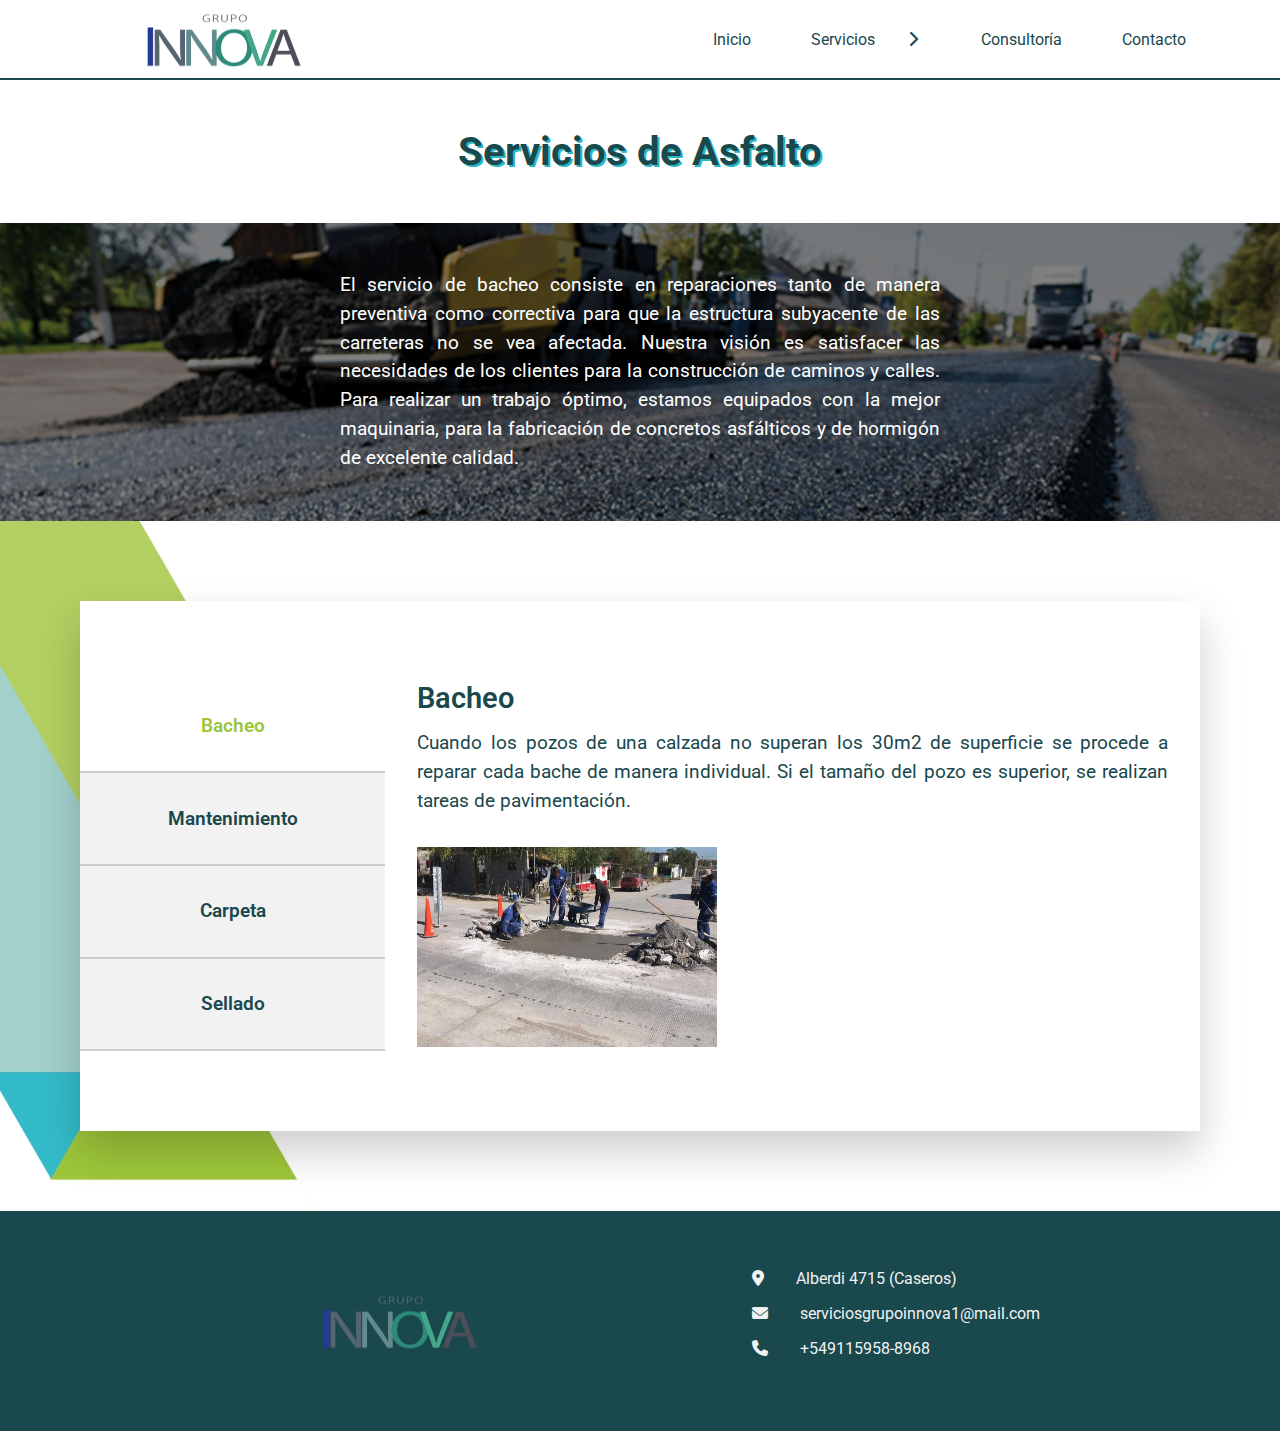
==== commit 7067ac83: "agrego imágenes" ====
--- a/asfalto.html
+++ b/asfalto.html
@@ -21,8 +21,7 @@
 			<img src="./img/logo.png" alt="Logo" class="logo">
 
 			<ul class="menu__links">
-				<li class="menu__item"><a href="index.html#inicio" class="menu__link">Inicio</a></li>
-				<li class="menu__item"><a href="index.html#about" class="menu__link">Nosotros</a></li>
+				<li class="menu__item"><a href="index.html" class="menu__link">Inicio</a></li>
 				<li class="menu__item menu__item--show">
 					<a class="menu__link">Servicios
 						<i class="fa-solid fa-chevron-down menu__arrow"></i></a>
@@ -132,7 +131,6 @@
 
 	</footer>
 
-	<script src="./js/sliders.js"></script>
 	<script src="./js/main.js"></script>
 
 </body>
--- a/css/style.css
+++ b/css/style.css
@@ -464,6 +464,7 @@
 	display: grid;
 	grid-template-columns: 3fr 8fr;
 	box-shadow: 0 20px 40px rgba(0, 0, 0, 0.2);
+	background-color: var(--color-secundario);
 }
   
 .tabs {
@@ -576,6 +577,7 @@
 	overflow: hidden;
 	text-align: center;
 	border: 2px solid var(--color-primario);
+	border-radius: 5px;
 	box-shadow: 0 20px 40px rgba(0, 0, 0, 0.2);
 }
 
@@ -611,7 +613,7 @@
 	left: 100%;
 	z-index: 10;
 	padding: 8em 1em 0;
-	/* background-size: cover; */
+	background-size: cover;
 	/* background-position: 50% 50%; */
 	transition: left 0s 0.75s;
 }
@@ -638,8 +640,29 @@
 	background-image: url("../img/img4.jpg");
 }
 
-.slide-5 {
+.img5container {
+	margin: 5rem auto;
+	width: 900px;
+	height: 550px;
+	position: relative;
+	overflow: hidden;
+	text-align: center;
+	border: 2px solid var(--color-primario);
+	border-radius: 5px;
+	box-shadow: 0 20px 40px rgba(0, 0, 0, 0.2);
 	background-image: url("../img/img5.jpg");
+}
+
+.slide-6 {
+	background-image: url("../img/img6.jpg");
+}
+
+.slide-7 {
+	background-image: url("../img/img7.jpg");
+}
+
+.slide-8 {
+	background-image: url("../img/img8.jpg");
 }
 
 @media screen and (max-width: 700px) {
@@ -668,13 +691,23 @@
 }
 
 .consultoria_card {
-	max-width: 300px;
+	max-width: 350px;
 	display: flex;
 	flex-direction: column;
 	gap: 2rem;
 	align-items: center;
+	color: var(--color-terciario);
+	background-color: var(--color-quinto);
+	border-radius: 10px;
+	padding: 2rem;
+}
+
+.consultoria_card h2 {
+	text-align: center;
+}
+
+.consultoria_card p {
 	text-align: justify;
-	color: var(--color-terciario);
 }
 
 .icono {
@@ -682,6 +715,13 @@
 	color: var(--color-primario);
 }
 
+.titulazo2 {
+	padding: 3rem;
+	background-image: linear-gradient(rgba(0, 0, 0, 0.5), rgba(0, 0, 0, 0.5)), url(../img/plano.jpg);
+	margin-top: 5rem;
+	color: var(--color-secundario);
+}
+
 @media screen and (max-width: 700px) {
 	.consultoria {
 		padding: 2rem;
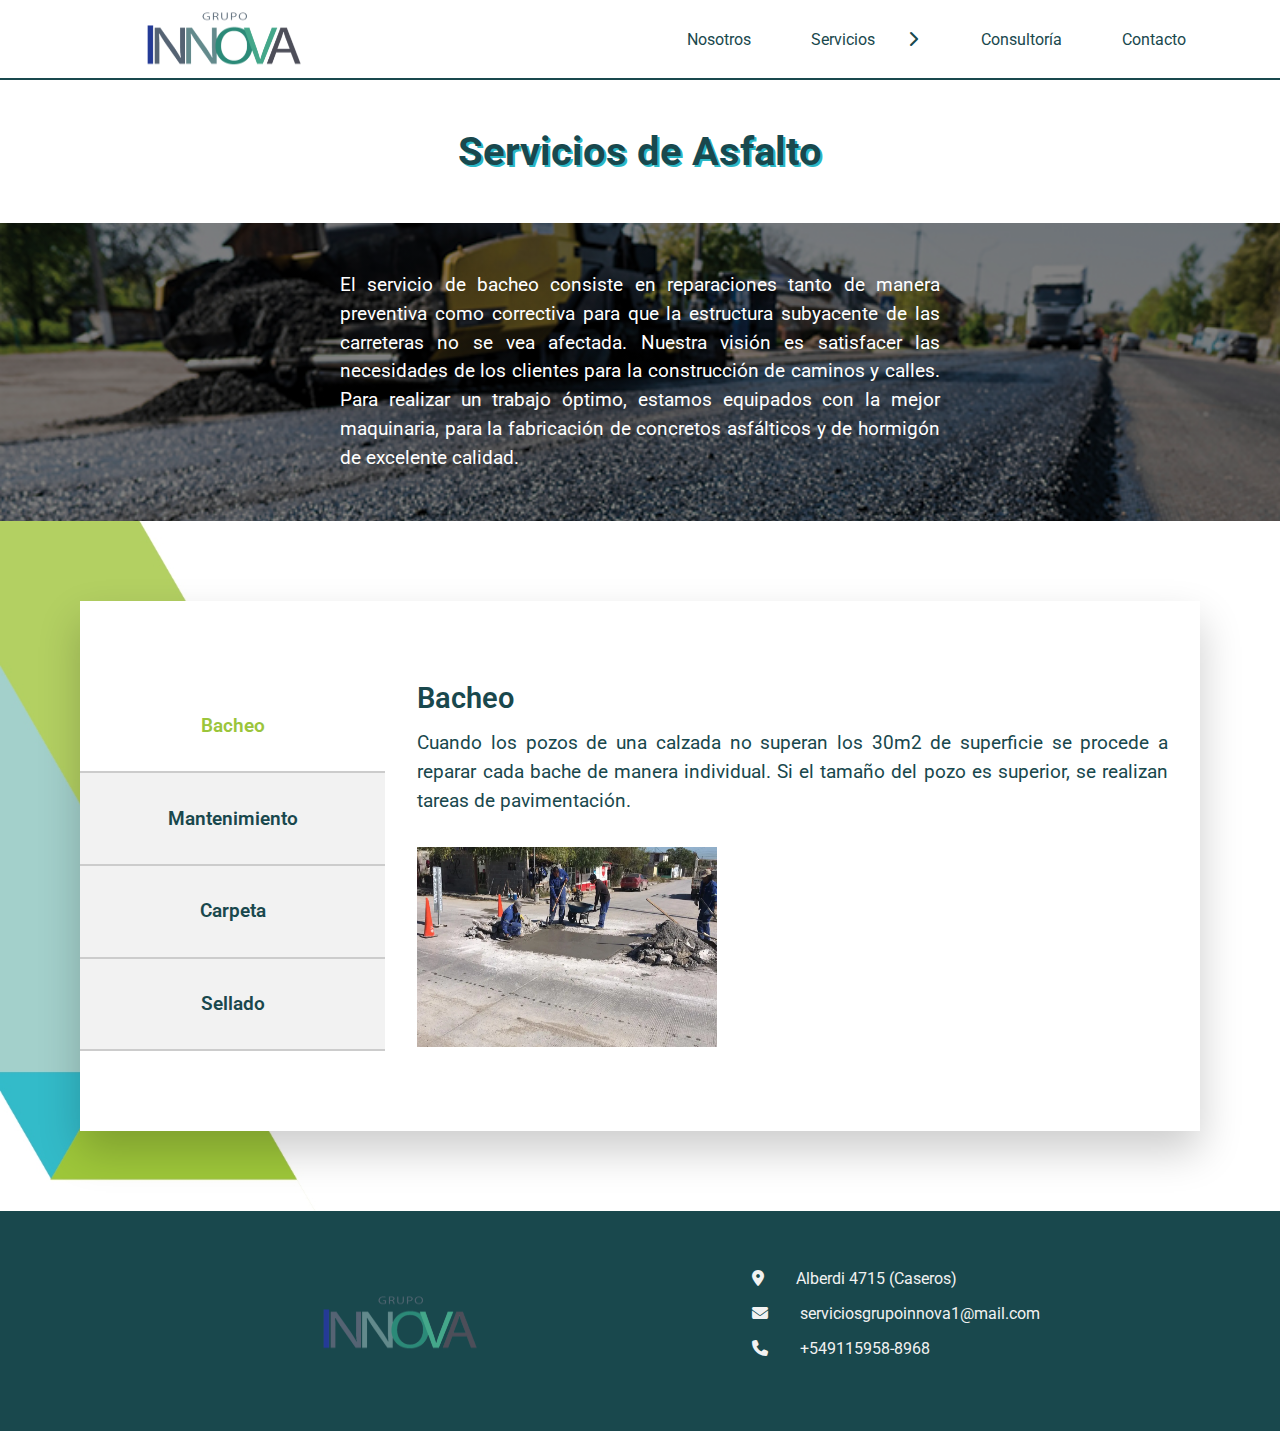
==== commit 0ddab08c: "guardo" ====
--- a/asfalto.html
+++ b/asfalto.html
@@ -18,13 +18,12 @@
 
 	<nav class="menu">
 		<section class="menu__container">
-			<img src="./img/logo.png" alt="Logo" class="logo">
+			<a href="index.html"><img src="./img/logo.png" alt="Logo" class="logo"></a>
 
 			<ul class="menu__links">
-				<li class="menu__item"><a href="index.html" class="menu__link">Inicio</a></li>
+				<li class="menu__item"><a href="index.html#about" class="menu__link">Nosotros</a></li>
 				<li class="menu__item menu__item--show">
-					<a class="menu__link">Servicios
-						<i class="fa-solid fa-chevron-down menu__arrow"></i></a>
+					<a class="menu__link">Servicios<i class="fa-solid fa-chevron-down menu__arrow"></i></a>
 					<ul class="menu__nesting">
 						<li class="menu__inside">
 							<a href="espaciosverdes.html" class="menu__link menu__link--inside">Espacios Verdes</a></li>
@@ -43,6 +42,7 @@
 			</div>
 		</section>
 	</nav>
+	
 	<h1 class="titulazo">Servicios de Asfalto</h1>
 
 	<div class="container2 fondo3">
--- a/css/style.css
+++ b/css/style.css
@@ -223,7 +223,7 @@
 	width: 36px;
 }
 
-@media screen and (max-width: 800px) {
+@media screen and (max-width: 1000px) {
 	.menu__hamburguer {
 		display: flex;
 	}
@@ -640,16 +640,9 @@
 	background-image: url("../img/img4.jpg");
 }
 
-.img5container {
-	margin: 5rem auto;
-	width: 900px;
-	height: 550px;
-	position: relative;
-	overflow: hidden;
-	text-align: center;
-	border: 2px solid var(--color-primario);
-	border-radius: 5px;
-	box-shadow: 0 20px 40px rgba(0, 0, 0, 0.2);
+.slide-5 {
+	background-size: cover;
+	background-position: 50% 50%;
 	background-image: url("../img/img5.jpg");
 }
 
@@ -668,6 +661,13 @@
 @media screen and (max-width: 700px) {
 	.slider-container {
 		width: 300px;
+		height: 250px;
+	}
+}
+
+@media screen and (max-width: 1000px) {
+	.slider-container {
+		width: 400px;
 		height: 250px;
 	}
 
